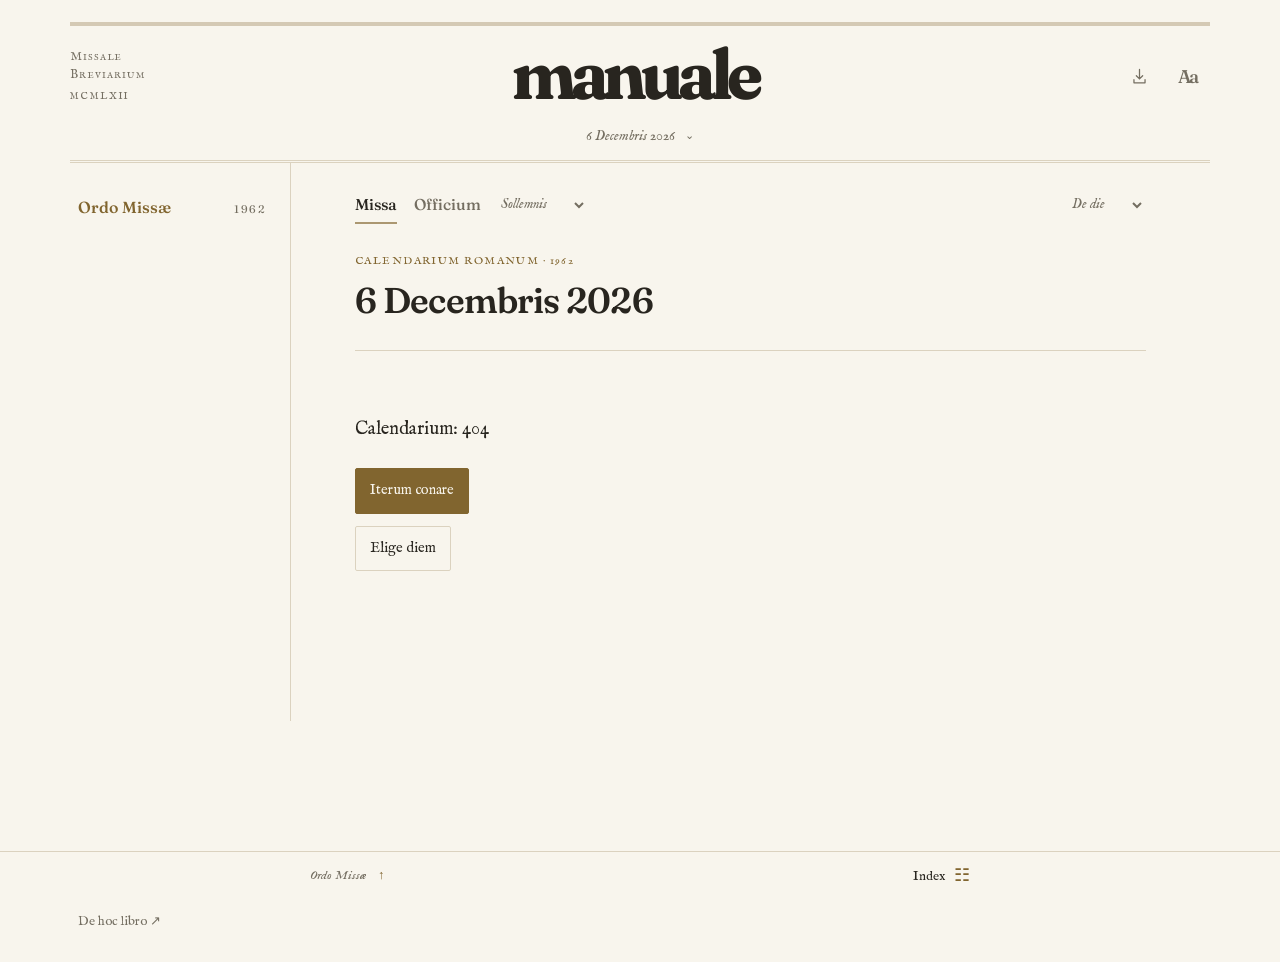
==== src/index.html @ b987dbb4 "Manuale: a Latin missal and breviary for offline reading A static, installable PWA for the 1962 Roma" ====
<!doctype html>
<html lang="la">
  <head>
    <meta charset="utf-8">
    <meta name="viewport" content="width=device-width, initial-scale=1, viewport-fit=cover">
    <meta name="theme-color" content="#f8f5ed">
    <meta name="description" content="Missale Romanum et Breviarium Romanum, 1962. Textus Latini integri, etiam sine interrete.">
    <meta name="apple-mobile-web-app-capable" content="yes">
    <meta name="apple-mobile-web-app-status-bar-style" content="default">
    <title>Manuale · Missale et Breviarium</title>
    <link rel="icon" href="./icon.svg" type="image/svg+xml">
    <link rel="apple-touch-icon" href="./icons/apple-touch-icon.png">
    <link rel="manifest" href="./manifest.webmanifest">
    <link rel="stylesheet" href="./styles.css">
    <link rel="preload" href="./fonts/fraunces.ttf" as="font" type="font/ttf" crossorigin>
    <link rel="preload" href="./fonts/im_fell_english.ttf" as="font" type="font/ttf" crossorigin>
    <script type="module" src="./app.mjs"></script>
  </head>
  <body data-layout="scroll">
    <a class="skip-link" href="#reading">Ad textum</a>
    <header class="masthead">
      <p class="masthead-edition">Missale<br>Breviarium<span>MCMLXII</span></p>
      <a class="wordmark" href="./" aria-label="Manuale · hodie">manuale</a>
      <div class="header-actions">
        <button id="offline-button" class="icon-button" aria-label="Dies servati" aria-haspopup="dialog"><svg viewBox="0 0 24 24" aria-hidden="true"><path d="M12 3v12m-4-4 4 4 4-4M5 16v4h14v-4"/></svg><span id="saved-indicator" class="saved-indicator" hidden></span></button>
        <button id="settings-button" class="type-button" aria-label="Forma legendi" aria-haspopup="dialog">Aa</button>
      </div>
      <button id="date-button" class="date-button" aria-haspopup="dialog"><span id="date-label">Calendarium</span><span aria-hidden="true">⌄</span></button>
    </header>

    <div class="workspace">
      <aside class="desktop-index" aria-label="Index"><div class="index-heading"><span id="index-name">Ordo Missæ</span><span class="edition">1962</span></div><nav id="desktop-toc" aria-label="Partes ritus"></nav><div class="sidebar-foot"><span>LATINE · INTEGRE</span><button class="text-button" id="sources-button">De hoc libro ↗</button></div></aside>

      <main id="main" class="reader-shell">
        <div class="office-bar">
          <div class="segmented" role="group" aria-label="Liber"><button id="mass-button" aria-pressed="true">Missa</button><button id="office-button" aria-pressed="false">Officium</button></div>
          <select id="hour-select" aria-label="Hora canonica" hidden><option value="Matutinum">Matutinum</option><option value="Laudes">Laudes</option><option value="Prima">Prima</option><option value="Tertia">Tertia</option><option value="Sexta">Sexta</option><option value="Nona">Nona</option><option value="Vespera">Vesperæ</option><option value="Completorium">Completorium</option></select>
          <select id="mass-type" aria-label="Forma Missæ"><option value="cantata">Sollemnis</option><option value="lecta">Lecta</option></select>
          <select id="office-type" aria-label="Forma Officii" hidden><option value="privatim">Privatim</option><option value="choro">In choro</option></select>
          <select id="mass-number" aria-label="Missa huius diei" hidden><option value="1">Missa I</option><option value="2">Missa II</option><option value="3">Missa III</option></select>
          <select id="votive-select" aria-label="Proprium Missæ"><option value="">De die</option></select>
        </div>
        <div class="day-heading"><p id="day-rank" class="eyebrow">MISSALE ROMANUM · MCMLXII</p><h1 id="day-title">Missale et Breviarium</h1></div>
        <div id="reading" class="reading" tabindex="0" aria-label="Textus liturgicus" aria-busy="true"><article id="flow" class="flow"></article><div id="reading-message" class="reading-message" role="status"><p>Textus parantur…</p></div></div>
        <footer class="page-bar" aria-label="Navigatio">
          <button id="top-button" class="running-title" aria-label="Ad initium libri"><span id="current-section">Ordo Missæ</span><span aria-hidden="true">↑</span></button>
          <button id="previous-page" class="page-arrow" aria-label="Pagina præcedens" disabled><span aria-hidden="true">←</span></button>
          <button id="index-button" class="page-position" aria-haspopup="dialog" aria-label="Index"><span id="page-count">Index</span><span class="index-mark" aria-hidden="true">☷</span></button>
          <button id="next-page" class="page-arrow" aria-label="Pagina sequens" disabled><span aria-hidden="true">→</span></button>
          <div class="progress-track" aria-hidden="true"><div id="progress-fill"></div></div>
        </footer>
      </main>
    </div>
    <div id="announcement" class="sr-only" aria-live="polite"></div>
    <div id="toast" class="toast" role="status" hidden></div>

    <dialog id="index-dialog" aria-labelledby="toc-title"><header class="dialog-header"><h2 id="toc-title">Index</h2><button class="close-button" data-close aria-label="Claude">×</button></header><nav id="mobile-toc" aria-label="Partes ritus"></nav></dialog>
    <dialog id="calendar-dialog" aria-labelledby="calendar-title"><header class="dialog-header"><h2 id="calendar-title">Calendarium</h2><button class="close-button" data-close aria-label="Claude">×</button></header><div class="dialog-body"><div class="calendar-controls"><button id="previous-day" class="outline-button" aria-label="Dies præcedens">←</button><input id="date-input" type="date" aria-label="Dies"><button id="next-day" class="outline-button" aria-label="Dies sequens">→</button><button id="today-button" class="outline-button">Hodie</button></div><p class="small-note">Calendarium Romanum generale · 1962</p><div id="calendar-days" class="calendar-days"></div><p id="date-range" class="small-note"></p></div></dialog>
    <dialog id="settings-dialog" aria-labelledby="settings-title"><header class="dialog-header"><h2 id="settings-title">Forma legendi</h2><button class="close-button" data-close aria-label="Claude">×</button></header><div class="dialog-body settings-body">
      <label class="setting-row" for="font-size"><span>Litteræ</span><select id="font-size"><option value="0.8">Minimæ · 80%</option><option value="0.9">Parvæ · 90%</option><option value="1">Mediæ · 100%</option><option value="1.2">Magnæ · 120%</option><option value="1.4">Maximæ · 140%</option></select></label>
      <label class="setting-row" for="theme"><span>Color</span><select id="theme"><option value="auto">Automaticus</option><option value="light">Diurnus</option><option value="dark">Nocturnus</option></select></label>
      <label class="setting-row" for="layout"><span>Lectio</span><select id="layout"><option value="scroll">Continua</option><option value="pages">Paginæ</option></select></label>
      <label class="setting-row" for="show-rubrics"><span>Rubricæ</span><input id="show-rubrics" type="checkbox" checked></label>
      <label class="setting-row" for="keep-awake"><span>Scrinium maneat accensum</span><input id="keep-awake" type="checkbox"></label>
      <p id="wake-status" class="small-note" hidden></p>
      <p class="small-note">Locus legendi sponte servatur. Partes ritus in indice inveniuntur.</p>
      <div class="about"><h3>De hoc libro</h3><p>Textus integri ex <a href="https://github.com/DivinumOfficium/divinum-officium" target="_blank" rel="noreferrer">Divinum Officium</a>, iuxta rubricas anni 1960 et libros anni 1962.</p><p>Calendarium generale. Festa propria et Missæ votivæ loci differre possunt.</p><p>Missæ votivæ ad sequendam celebrationem eliguntur. Non omnes variationes aut commemorationes particulares continentur.</p><p>Ad Officium cum sacerdote: «In choro».</p><p>Programma ope intelligentiæ artificialis scriptum («GPT» et «Claude»); textus liturgicus integer ex fonte, nullo verbo a machina generato.</p><p><a href="./sources.html">Fontes et notæ</a> · <a href="./licences.txt">Licentiæ</a></p><p class="edition">MANUALE · MCMLXII</p></div>
    </div></dialog>
    <dialog id="offline-dialog" aria-labelledby="offline-title"><header class="dialog-header"><h2 id="offline-title">Sine interrete</h2><button class="close-button" data-close aria-label="Claude">×</button></header><div class="dialog-body">
      <p>Dies semel aperti servantur. Ad plures dies præparandos:</p>
      <div class="download-actions"><button id="save-week" class="solid-button">Serva VII dies</button><button id="save-month" class="outline-button">Serva XXX dies</button><button id="forget-days" class="text-button">Dele servatos</button></div>
      <p id="download-status" class="small-note" role="status"></p><progress id="download-progress" max="1" value="0" hidden></progress>
      <p id="offline-status" class="small-note"></p><div id="saved-days" class="saved-days"></div>
      <div class="about"><h3>Ad scrinium principale</h3><p>iPhone / iPad: in Safari, <em>Communica</em> → <em>Ad scrinium principale</em>.</p><p>Android: in menu navigatoris, <em>Installa</em> vel <em>Ad scrinium principale</em>.</p><button id="install-button" class="solid-button" hidden>Installa Manuale</button><p class="small-note">Dies prius servandi sunt. Navigator data delere potest si spatium deficit.</p></div>
    </div></dialog>
    <noscript><p class="noscript">Ad Manuale legendum, JavaScript activandum est.</p></noscript>
  </body>
</html>
---- src/styles.css ----
@font-face {
  font-family: "IM FELL English";
  src: url("./fonts/im_fell_english.ttf") format("truetype");
  font-weight: 400;
  font-style: normal;
  font-display: swap;
}
@font-face {
  font-family: "IM FELL English";
  src: url("./fonts/im_fell_english_italic.ttf") format("truetype");
  font-weight: 400;
  font-style: italic;
  font-display: swap;
}
@font-face {
  font-family: Fraunces;
  src: url("./fonts/fraunces.ttf") format("truetype");
  font-weight: 100 900;
  font-style: normal;
  font-display: swap;
}
:root {
  color-scheme: light;
  --paper: #f8f5ed;
  --ink: #28251f;
  --muted: #746e61;
  --accent-light: #81652f;
  --accent-dark: #cab37b;
  --accent: var(--accent-light);
  --rubric: var(--accent);
  --surface: color-mix(in srgb, var(--accent) 6%, var(--paper));
  --surface-hi: color-mix(in srgb, var(--accent) 3%, var(--paper));
  --rule: color-mix(in srgb, var(--accent) 24%, var(--paper));
  --shadow: #26221d18;
  --font-body: "IM FELL English", Georgia, "Times New Roman", serif;
  --font-display: Fraunces, "Palatino Linotype", Palatino, Georgia, serif;
  --font-ui: var(--font-body);
  --font-scale: 1;
  --page-gap: 48px;
}
[data-liturgical-colour="white"] { --accent-light: #81652f; --accent-dark: #cab37b; }
[data-liturgical-colour="green"] { --accent-light: #4f6845; --accent-dark: #a2b491; }
[data-liturgical-colour="red"] { --accent-light: #8c443b; --accent-dark: #d0a097; }
[data-liturgical-colour="violet"] { --accent-light: #745874; --accent-dark: #bda5c2; }
[data-liturgical-colour="black"] { --accent-light: #59564f; --accent-dark: #b5b1a6; }
:root[data-theme="dark"] {
  color-scheme: dark;
  --paper: #000000;
  --ink: #e5e0d6;
  --muted: #b0a896;
  --accent: var(--accent-dark);
  --shadow: #00000040;
}
@media (prefers-color-scheme: dark) {
  :root:not([data-theme="light"]) {
    color-scheme: dark;
    --paper: #000000;
    --ink: #e5e0d6;
    --muted: #b0a896;
    --accent: var(--accent-dark);
    --shadow: #00000040;
  }
}
* { box-sizing: border-box; }
[hidden] { display: none !important; }
html { scroll-padding-top: 24px; }
html, body { margin: 0; min-height: 100%; }
body { background: var(--paper); color: var(--ink); font-family: var(--font-body); padding-top: env(safe-area-inset-top); }
button, input, select { font: inherit; color: inherit; }
button, select { cursor: pointer; }
button { background: none; border: 0; -webkit-tap-highlight-color: transparent; }
button:disabled { cursor: default; opacity: .32; }
button:not(:disabled):hover { color: var(--accent); }
a { color: var(--accent); text-underline-offset: 3px; }
button:focus-visible, a:focus-visible, select:focus-visible, input:focus-visible, [tabindex]:focus-visible { outline: 2px solid var(--accent); outline-offset: 4px; }
::selection { color: var(--paper); background: var(--accent); }
svg { width: 19px; height: 19px; fill: none; stroke: currentColor; stroke-width: 1.6; stroke-linecap: round; stroke-linejoin: round; }
.masthead { position: relative; display: grid; grid-template-columns: 1fr auto 1fr; align-items: center; width: min(1140px, calc(100% - 64px)); margin: 22px auto 0; padding: 15px 0 0; border-bottom: 3px double var(--rule); }
.masthead::before { content: ""; position: absolute; inset: 0 0 auto; height: 4px; background: var(--accent); opacity: .3; }
.masthead-edition { margin: 0; color: var(--muted); font-size: .76rem; line-height: 1.45; font-variant: small-caps; letter-spacing: .08em; }
.masthead-edition span { display: block; font-size: .62rem; letter-spacing: .14em; margin-top: 7px; }
.wordmark { text-decoration: none; color: var(--ink); font-family: var(--font-display); font-size: 4.4rem; font-weight: 720; font-variation-settings: "SOFT" 55, "WONK" 1; letter-spacing: -.075em; line-height: 1.05; padding: 0 10px 5px 0; }
.date-button { grid-column: 1 / -1; justify-self: center; display: flex; align-items: center; gap: 10px; min-height: 44px; padding: 5px 16px 9px; font-size: .88rem; font-style: italic; color: var(--muted); }
.date-button > span:last-child { font-style: normal; font-size: .8em; }
.header-actions { display: flex; align-items: center; justify-self: end; gap: 5px; }
.icon-button, .type-button { position: relative; display: grid; place-items: center; width: 44px; height: 44px; color: var(--muted); }
.type-button { font-family: var(--font-display); font-weight: 550; font-size: 1.15rem; letter-spacing: -.06em; }
.saved-indicator { position: absolute; background: var(--accent); border: 2px solid var(--paper); width: 8px; height: 8px; border-radius: 50%; right: 8px; top: 7px; }
.workspace { width: min(1140px, 100%); margin: 0 auto; display: grid; grid-template-columns: 220px minmax(0, 1fr); align-items: start; min-height: 0; }
.desktop-index { position: sticky; top: 24px; display: flex; flex-direction: column; min-height: 0; height: calc(100dvh - 102px); padding: 34px 24px 24px 8px; }
.index-heading { display: flex; align-items: baseline; justify-content: space-between; gap: 10px; font-family: var(--font-display); font-weight: 550; font-size: 1rem; margin-bottom: 20px; color: var(--accent); }
.edition, .eyebrow { font-size: .69rem; letter-spacing: .13em; font-weight: 400; }
.edition { color: var(--muted); }
#desktop-toc { overflow: auto; flex: 1; scrollbar-width: thin; scrollbar-color: var(--rule) transparent; padding: 0 6px 10px 0; }
.toc-entry { display: grid; grid-template-columns: 22px minmax(0, 1fr); width: 100%; text-align: left; gap: 6px; padding: 9px 7px; font-size: .85rem; line-height: 1.4; color: var(--muted); border-left: 2px solid transparent; }
.toc-entry span:first-child { font-size: .63rem; padding-top: 3px; opacity: .8; font-variant-numeric: tabular-nums; }
.toc-entry[aria-current="true"] { color: var(--ink); background: var(--surface); border-left-color: var(--accent); }
.toc-entry:hover { background: var(--surface-hi); }
.sidebar-foot { display: grid; gap: 8px; padding-top: 20px; font-size: .62rem; letter-spacing: .12em; color: var(--muted); }
.text-button { text-align: left; padding: 7px 0; font-size: .83rem; letter-spacing: 0; color: var(--muted); }
.reader-shell { min-width: 0; min-height: 0; padding: 20px clamp(28px, 5vw, 76px) 80px; border-left: 1px solid var(--rule); }
.office-bar { display: flex; flex-wrap: wrap; align-items: center; gap: 10px; min-height: 44px; margin-bottom: 26px; font-size: .86rem; }
.segmented { display: inline-flex; align-items: center; gap: 17px; }
.segmented button { position: relative; padding: 10px 0; min-height: 44px; color: var(--muted); font-family: var(--font-display); font-size: .98rem; font-weight: 500; }
.segmented button[aria-pressed="true"] { color: var(--ink); }
.segmented button[aria-pressed="true"]::after { content: ""; position: absolute; bottom: 3px; left: 0; right: 0; height: 2px; background: var(--accent); opacity: .65; }
select { background: var(--paper); border: 1px solid var(--rule); border-radius: 0; padding: 8px 24px 8px 10px; min-height: 44px; max-width: 100%; }
.office-bar select { background: transparent; border-color: transparent; color: var(--muted); font-style: italic; padding-left: 5px; }
#hour-select { color: var(--accent); }
#votive-select { margin-left: auto; max-width: 230px; text-overflow: ellipsis; }
.day-heading { padding-bottom: 28px; margin-bottom: 30px; border-bottom: 1px solid var(--rule); }
.eyebrow { color: var(--accent); margin: 0 0 11px; line-height: 1.5; }
h1 { font-family: var(--font-display); font-variation-settings: "SOFT" 35, "WONK" 1; color: var(--ink); font-weight: 580; line-height: 1.17; letter-spacing: -.025em; font-size: clamp(1.65rem, 2.8vw, 2.4rem); margin: 0; text-wrap: balance; }
.reading { position: relative; min-height: 260px; outline-offset: 6px; touch-action: pan-y pinch-zoom; }
.flow { width: 100%; font-size: calc(1.3rem * var(--font-scale)); line-height: 1.65; overflow-wrap: break-word; }
.flow:empty { display: none; }
.flow section { margin: 0; padding: 0; }
.section-title { color: var(--ink); font-family: var(--font-display); font-variation-settings: "SOFT" 35, "WONK" 1; font-weight: 560; font-size: 1.5em; line-height: 1.2; letter-spacing: -.022em; margin: 1.8em 0 .75em; break-after: avoid; }
.flow section:first-child .section-title { margin-top: .1em; }
.section-number { display: flex; align-items: center; gap: 10px; color: var(--accent); font: .67rem/1.5 var(--font-body); letter-spacing: .13em; margin-bottom: .7rem; }
.section-number::after { content: ""; width: 27px; height: 1px; background: var(--accent); opacity: .45; }
.flow p { margin: 0 0 .6em; orphans: 2; widows: 2; }
.flow p.verse { margin-bottom: .32em; }
.flow p.rubric { font-size: .84em; line-height: 1.6; margin: .65em 0; }
.rubric { color: var(--rubric); font-style: italic; }
span.rubric { font-size: .85em; }
.rubric .rubric { font-size: inherit; }
.versicle { color: var(--rubric); font-style: normal; white-space: nowrap; margin-right: .12em; }
.cross { color: var(--rubric); }
.initial { color: var(--rubric); font-weight: bold; }
.verse-number { font-size: .59em; color: var(--muted); vertical-align: .1em; margin-right: .32em; }
[data-rubrics="false"] .flow .rubric { display: none; }
.flow b, .flow strong { font-weight: bold; }
.page-bar { position: fixed; z-index: 5; bottom: 0; left: 0; right: 0; display: flex; justify-content: space-between; align-items: center; gap: 20px; padding: 2px max(24px, calc((100vw - 660px) / 2)) calc(2px + env(safe-area-inset-bottom)); border-top: 1px solid var(--rule); background: var(--paper); }
.running-title { display: flex; align-items: center; gap: 12px; min-height: 44px; min-width: 0; padding: 0; color: var(--muted); font-size: .79rem; font-style: italic; text-align: left; }
.running-title span:first-child { overflow: hidden; text-overflow: ellipsis; white-space: nowrap; max-width: 65vw; }
.running-title span:last-child { color: var(--accent); font-style: normal; }
.page-arrow { display: none; height: 44px; font-size: 1.4rem; }
.page-position { display: flex; align-items: center; justify-content: center; gap: 9px; min-height: 44px; padding: 0; color: var(--ink); font-size: .83rem; font-variant-numeric: tabular-nums; }
.index-mark { color: var(--accent); font-size: 1.1rem; }
.progress-track { position: absolute; height: 1px; top: -1px; left: 0; right: 0; }
#progress-fill { background: var(--accent); height: 100%; width: 0; opacity: .7; }
.reading-message { display: flex; flex-direction: column; align-items: flex-start; justify-content: center; min-height: 250px; padding-bottom: 40px; font-size: 1.15rem; line-height: 1.6; }
.reading-message p { max-width: 32rem; }
.reading-message button { margin: 6px 0; }
body[data-layout="pages"] { display: grid; grid-template-rows: auto minmax(0, 1fr); height: 100dvh; overflow: hidden; }
body[data-layout="pages"] .masthead { margin-top: 8px; padding-top: 8px; }
body[data-layout="pages"] .wordmark { font-size: 2.7rem; }
body[data-layout="pages"] .masthead-edition { font-size: .65rem; }
body[data-layout="pages"] .masthead-edition span { display: none; }
body[data-layout="pages"] .date-button { min-height: 34px; padding-bottom: 6px; }
body[data-layout="pages"] .workspace { align-items: stretch; }
body[data-layout="pages"] .desktop-index { position: static; height: auto; }
body[data-layout="pages"] .reader-shell { display: grid; grid-template-rows: auto auto minmax(0, 1fr) auto; padding-top: 8px; padding-bottom: 0; }
body[data-layout="pages"] .office-bar { margin-bottom: 12px; }
body[data-layout="pages"] .day-heading { padding-bottom: 14px; margin-bottom: 16px; }
body[data-layout="pages"] .day-heading h1 { font-size: 1.55rem; }
body[data-layout="pages"] .reading { min-height: 0; overflow: hidden; }
body[data-layout="pages"] .flow { height: 100%; column-width: var(--page-width, 580px); column-gap: var(--page-gap); column-fill: auto; line-height: 1.6; }
body[data-layout="pages"] .page-bar { position: relative; display: grid; grid-template-columns: 44px 1fr 44px; padding: 4px 0 calc(4px + env(safe-area-inset-bottom)); margin-top: 12px; }
body[data-layout="pages"] .page-arrow { display: block; }
body[data-layout="pages"] .running-title { display: none; }
dialog { color: var(--ink); background: var(--paper); border: 1px solid var(--rule); border-top: 3px solid var(--accent); border-radius: 2px; padding: 0; width: min(480px, calc(100% - 24px)); max-height: min(85dvh, 820px); box-shadow: 0 20px 90px var(--shadow); }
dialog::backdrop { background: #17120d65; backdrop-filter: blur(3px); }
.dialog-header { position: sticky; top: 0; z-index: 1; display: flex; align-items: center; justify-content: space-between; gap: 12px; padding: 14px 22px; background: var(--paper); border-bottom: 1px solid var(--rule); }
.dialog-header h2 { font-family: var(--font-display); font-weight: 550; font-size: 1.5rem; letter-spacing: -.025em; margin: 0; }
.close-button { font: 1.6rem var(--font-body); width: 44px; height: 44px; color: var(--muted); }
.dialog-body { padding: 8px 24px 26px; font-size: 1rem; line-height: 1.6; }
.dialog-body > p { margin: 16px 0; }
#mobile-toc { padding: 12px 16px 24px; }
#mobile-toc .toc-entry { min-height: 44px; font-size: 1.05rem; padding: 11px 12px; }
.setting-row { display: flex; justify-content: space-between; align-items: center; gap: 16px; padding: 16px 0; border-bottom: 1px solid var(--rule); }
.setting-row > select { font-size: .9rem; }
input[type="checkbox"] { width: 21px; height: 21px; accent-color: var(--accent); flex-shrink: 0; }
.small-note { font-size: .82rem; color: var(--muted); line-height: 1.65; }
.about { margin-top: 28px; padding-top: 16px; border-top: 1px solid var(--rule); font-size: .9rem; color: var(--muted); }
.about h3 { font: 550 1.15rem var(--font-display); color: var(--accent); margin: 0; }
.about p { margin: 14px 0; }
.calendar-controls { display: flex; gap: 7px; align-items: center; padding-top: 16px; }
input[type="date"] { min-width: 0; flex: 1; width: 150px; background: var(--paper); border: 1px solid var(--rule); border-radius: 0; min-height: 44px; padding: 6px; font-size: .94rem; }
.solid-button, .outline-button { border-radius: 2px; border: 1px solid var(--rule); padding: 10px 14px; min-height: 44px; font-size: .9rem; }
.solid-button { border-color: var(--accent); background: var(--accent); color: var(--paper); }
.solid-button:not(:disabled):hover { color: var(--paper); filter: brightness(1.12); }
.calendar-days { display: grid; gap: 4px; margin: 16px 0; }
.calendar-day { display: grid; grid-template-columns: 43px 1fr; width: 100%; text-align: left; gap: 14px; align-items: center; padding: 13px 9px; border-top: 1px solid var(--rule); }
.calendar-day[aria-current="date"] { background: var(--surface); color: var(--ink); }
.calendar-day time { font-family: var(--font-display); font-size: 1.5rem; text-align: center; color: light-dark(var(--accent-light), var(--accent-dark)); }
.calendar-day time small { display: block; font: .63rem var(--font-body); text-transform: uppercase; letter-spacing: .08em; color: inherit; margin-top: 2px; }
.calendar-day > span { font-size: .97rem; line-height: 1.4; }
.calendar-day .small-note { display: block; font-size: .74rem; margin-top: 3px; }
.download-actions { display: flex; flex-wrap: wrap; gap: 10px; }
progress { width: 100%; accent-color: var(--accent); }
.saved-days { max-height: 180px; overflow: auto; }
.saved-day { width: 100%; text-align: left; padding: 9px 0; font-size: .9rem; border-bottom: 1px solid var(--rule); }
.toast { position: fixed; bottom: calc(75px + env(safe-area-inset-bottom)); left: 50%; transform: translateX(-50%); width: max-content; max-width: calc(100vw - 32px); padding: 12px 20px; border: 1px solid var(--rule); border-radius: 2px; color: var(--ink); background: var(--surface); box-shadow: 0 3px 20px var(--shadow); font-size: .9rem; z-index: 10; }
.skip-link { position: fixed; top: -100px; z-index: 20; background: var(--paper); padding: 15px; }
.skip-link:focus { top: 0; }
.sr-only { position: absolute; width: 1px; height: 1px; overflow: hidden; clip-path: inset(50%); white-space: nowrap; }
.noscript { position: fixed; inset: 160px 20px 20px; padding: 30px; background: var(--paper); }
@media (max-width: 850px) {
  .workspace { display: block; min-height: 0; }
  .desktop-index { display: none; }
  .reader-shell { width: min(740px, 100%); margin: 0 auto; padding: 18px 32px 80px; border-left: 0; }
  body[data-layout="pages"] .reader-shell { height: 100%; }
}
@media (max-width: 520px) {
  .masthead { width: calc(100% - 48px); margin-top: 17px; padding-top: 14px; }
  .wordmark { font-size: clamp(2.3rem, 12.3vw, 3.2rem); font-weight: 730; }
  .masthead-edition { font-size: .63rem; letter-spacing: .04em; }
  .masthead-edition span { font-size: .53rem; letter-spacing: .1em; margin-top: 6px; }
  .date-button { font-size: .82rem; padding-top: 9px; }
  .header-actions { gap: 0; }
  .icon-button, .type-button { width: 36px; }
  .reader-shell { padding: 12px max(24px, env(safe-area-inset-right)) 80px max(24px, env(safe-area-inset-left)); }
  .office-bar { gap: 6px; margin-bottom: 18px; font-size: .82rem; }
  .segmented { gap: 15px; margin-right: 7px; }
  .segmented button { font-size: .95rem; }
  .office-bar select { padding-right: 18px; max-width: 155px; }
  #votive-select { flex-basis: 100%; max-width: 100%; margin-left: 0; padding: 6px 18px 6px 0; }
  #office-type { max-width: 95px; }
  .day-heading { padding-bottom: 24px; margin-bottom: 25px; }
  .eyebrow { font-size: .61rem; letter-spacing: .09em; margin-bottom: 10px; }
  h1 { font-size: 1.86rem; line-height: 1.17; }
  .flow { font-size: calc(1.25rem * var(--font-scale)); line-height: 1.65; }
  .section-title { font-size: 1.46em; }
  .page-bar { padding-left: max(24px, env(safe-area-inset-left)); padding-right: max(24px, env(safe-area-inset-right)); }
  .running-title { font-size: .73rem; }
  .page-position { font-size: .79rem; }
  dialog { max-height: 88dvh; }
  body[data-layout="pages"] .day-heading h1 { font-size: 1.26rem; }
  body[data-layout="pages"] .office-bar { gap: 2px; margin-bottom: 7px; }
  body[data-layout="pages"] #votive-select { min-height: 34px; padding-top: 2px; padding-bottom: 2px; }
}
@media (max-height: 550px) {
  body[data-layout="pages"] .masthead { margin-top: 0; padding-top: 0; grid-template-columns: 1fr auto 1fr; }
  body[data-layout="pages"] .masthead-edition { display: none; }
  body[data-layout="pages"] .wordmark { font-size: 2rem; grid-column: 1; }
  body[data-layout="pages"] .date-button { grid-row: 1; grid-column: 2; }
  body[data-layout="pages"] .header-actions { grid-row: 1; grid-column: 3; }
  body[data-layout="pages"] .office-bar { margin-bottom: 3px; }
  body[data-layout="pages"] .day-heading { padding-bottom: 8px; margin-bottom: 10px; }
  body[data-layout="pages"] .day-heading h1 { font-size: 1rem; }
  body[data-layout="pages"] .eyebrow { display: none; }
}
@media (max-width: 360px) {
  .masthead-edition { font-size: .53rem; }
  .wordmark { font-size: 2.25rem; }
}
@media (prefers-reduced-motion: no-preference) { button, a { transition: color .12s, background .12s; } }
@media print {
  :root { --paper: white; --ink: black; }
  body, body[data-layout="pages"] { display: block; height: auto; overflow: visible; }
  .masthead, .desktop-index, .office-bar, .page-bar, dialog, .toast { display: none; }
  .workspace, .reader-shell, body[data-layout="pages"] .reader-shell { display: block; padding: 0; border: 0; }
  .reading, body[data-layout="pages"] .reading { overflow: visible; }
  .flow, body[data-layout="pages"] .flow { height: auto; columns: auto; transform: none !important; font-size: 11pt; }
}
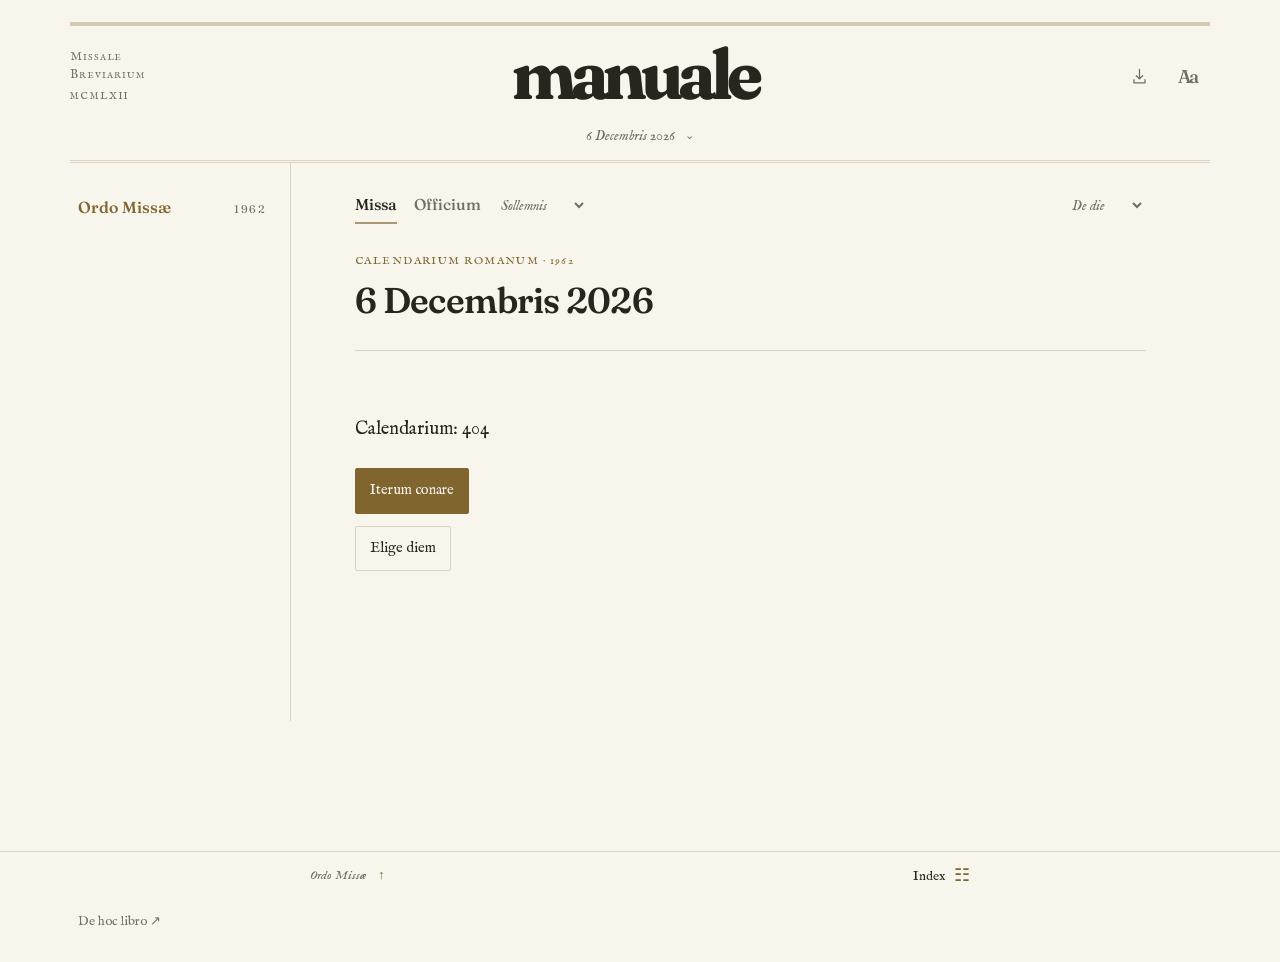
==== commit cfc89d66: "Read the propers alone, and give the calendar a month Source-location notes such as {ex Proprio de T" ====
--- a/src/index.html
+++ b/src/index.html
@@ -35,10 +35,10 @@
         <div class="office-bar">
           <div class="segmented" role="group" aria-label="Liber"><button id="mass-button" aria-pressed="true">Missa</button><button id="office-button" aria-pressed="false">Officium</button></div>
           <select id="hour-select" aria-label="Hora canonica" hidden><option value="Matutinum">Matutinum</option><option value="Laudes">Laudes</option><option value="Prima">Prima</option><option value="Tertia">Tertia</option><option value="Sexta">Sexta</option><option value="Nona">Nona</option><option value="Vespera">Vesperæ</option><option value="Completorium">Completorium</option></select>
-          <select id="mass-type" aria-label="Forma Missæ"><option value="cantata">Sollemnis</option><option value="lecta">Lecta</option></select>
+          <select id="mass-type" aria-label="Forma Missæ"><option value="cantata">Sollemnis</option><option value="lecta">Lecta</option><option value="propria">Propria</option></select>
           <select id="office-type" aria-label="Forma Officii" hidden><option value="privatim">Privatim</option><option value="choro">In choro</option></select>
           <select id="mass-number" aria-label="Missa huius diei" hidden><option value="1">Missa I</option><option value="2">Missa II</option><option value="3">Missa III</option></select>
-          <select id="votive-select" aria-label="Proprium Missæ"><option value="">De die</option></select>
+          <select id="votive-select" aria-label="Formularium Missæ"><option value="">De die</option></select>
         </div>
         <div class="day-heading"><p id="day-rank" class="eyebrow">MISSALE ROMANUM · MCMLXII</p><h1 id="day-title">Missale et Breviarium</h1></div>
         <div id="reading" class="reading" tabindex="0" aria-label="Textus liturgicus" aria-busy="true"><article id="flow" class="flow"></article><div id="reading-message" class="reading-message" role="status"><p>Textus parantur…</p></div></div>
@@ -55,7 +55,20 @@
     <div id="toast" class="toast" role="status" hidden></div>
 
     <dialog id="index-dialog" aria-labelledby="toc-title"><header class="dialog-header"><h2 id="toc-title">Index</h2><button class="close-button" data-close aria-label="Claude">×</button></header><nav id="mobile-toc" aria-label="Partes ritus"></nav></dialog>
-    <dialog id="calendar-dialog" aria-labelledby="calendar-title"><header class="dialog-header"><h2 id="calendar-title">Calendarium</h2><button class="close-button" data-close aria-label="Claude">×</button></header><div class="dialog-body"><div class="calendar-controls"><button id="previous-day" class="outline-button" aria-label="Dies præcedens">←</button><input id="date-input" type="date" aria-label="Dies"><button id="next-day" class="outline-button" aria-label="Dies sequens">→</button><button id="today-button" class="outline-button">Hodie</button></div><p class="small-note">Calendarium Romanum generale · 1962</p><div id="calendar-days" class="calendar-days"></div><p id="date-range" class="small-note"></p></div></dialog>
+    <dialog id="calendar-dialog" aria-labelledby="calendar-title"><header class="dialog-header"><h2 id="calendar-title">Calendarium</h2><button class="close-button" data-close aria-label="Claude">×</button></header><div class="dialog-body">
+      <form id="date-form" class="date-entry"><label class="sr-only" for="date-input">Dies (AAAA-MM-DD)</label><input id="date-input" type="text" inputmode="numeric" autocomplete="off" spellcheck="false" maxlength="10" placeholder="AAAA-MM-DD" aria-describedby="date-error"><button id="date-go" class="outline-button" type="submit">Ad diem</button></form>
+      <p id="date-error" class="small-note" role="alert" hidden></p>
+      <div class="calendar-controls"><button id="today-button" class="outline-button">Hodie</button><button id="month-button" class="outline-button" aria-expanded="false" aria-controls="month-panel">Mensis integer</button></div>
+      <div id="month-panel" hidden>
+        <div class="calendar-controls month-controls"><button id="previous-month" class="outline-button" aria-label="Mensis præcedens">←</button><p id="calendar-month" class="calendar-month" aria-live="polite">Calendarium</p><button id="next-month" class="outline-button" aria-label="Mensis sequens">→</button></div>
+        <div class="calendar-weekdays" aria-hidden="true"><span>Sol</span><span>Lun</span><span>Mar</span><span>Mer</span><span>Iov</span><span>Ven</span><span>Sat</span></div>
+        <div id="calendar-grid" class="calendar-grid" role="grid" aria-label="Dies mensis"></div>
+        <p id="calendar-chosen" class="calendar-chosen" role="status"></p>
+      </div>
+      <div id="calendar-days" class="calendar-days"></div>
+      <p class="small-note">Calendarium Romanum generale · 1962. Colores ritum sequuntur; litteræ crassiores dominicas et festa I. classis notant.</p>
+      <p id="date-range" class="small-note"></p>
+    </div></dialog>
     <dialog id="settings-dialog" aria-labelledby="settings-title"><header class="dialog-header"><h2 id="settings-title">Forma legendi</h2><button class="close-button" data-close aria-label="Claude">×</button></header><div class="dialog-body settings-body">
       <label class="setting-row" for="font-size"><span>Litteræ</span><select id="font-size"><option value="0.8">Minimæ · 80%</option><option value="0.9">Parvæ · 90%</option><option value="1">Mediæ · 100%</option><option value="1.2">Magnæ · 120%</option><option value="1.4">Maximæ · 140%</option></select></label>
       <label class="setting-row" for="theme"><span>Color</span><select id="theme"><option value="auto">Automaticus</option><option value="light">Diurnus</option><option value="dark">Nocturnus</option></select></label>
--- a/src/styles.css
+++ b/src/styles.css
@@ -105,7 +105,11 @@
 .segmented button[aria-pressed="true"] { color: var(--ink); }
 .segmented button[aria-pressed="true"]::after { content: ""; position: absolute; bottom: 3px; left: 0; right: 0; height: 2px; background: var(--accent); opacity: .65; }
 select { background: var(--paper); border: 1px solid var(--rule); border-radius: 0; padding: 8px 24px 8px 10px; min-height: 44px; max-width: 100%; }
-.office-bar select { background: transparent; border-color: transparent; color: var(--muted); font-style: italic; padding-left: 5px; }
+/* Fraunces (ascent 15, descent 4 at 15.2px) and italic IM FELL (12/5 at
+   13.12px) do not share vertical metrics, so centring both in equal 44px boxes
+   leaves the select text 2px above the segmented buttons' baseline. Shift the
+   text down by that measured difference rather than aligning the boxes again. */
+.office-bar select { background: transparent; border-color: transparent; color: var(--muted); font-style: italic; padding-left: 5px; padding-top: 10px; padding-bottom: 6px; }
 #hour-select { color: var(--accent); }
 #votive-select { margin-left: auto; max-width: 230px; text-overflow: ellipsis; }
 .day-heading { padding-bottom: 28px; margin-bottom: 30px; border-bottom: 1px solid var(--rule); }
@@ -130,6 +134,14 @@
 .initial { color: var(--rubric); font-weight: bold; }
 .verse-number { font-size: .59em; color: var(--muted); vertical-align: .1em; margin-right: .32em; }
 [data-rubrics="false"] .flow .rubric { display: none; }
+/* {ex Proprio de Tempore} and its kin say which book the text came from. They
+   are the source apparatus, not part of the office, and never spoken. */
+.flow p.source { display: none; }
+/* On a vigil the Gloria is a lone rubric reading "omit."; with rubrics hidden
+   its heading would stand over nothing, reading as a failure rather than a
+   deliberate silence. Drop any section left with nothing to say. */
+[data-rubrics="false"] .flow section:not(:has(p:not(.rubric):not(.source))) { display: none; }
+.flow section:not(:has(p:not(.source))) { display: none; }
 .flow b, .flow strong { font-weight: bold; }
 .page-bar { position: fixed; z-index: 5; bottom: 0; left: 0; right: 0; display: flex; justify-content: space-between; align-items: center; gap: 20px; padding: 2px max(24px, calc((100vw - 660px) / 2)) calc(2px + env(safe-area-inset-bottom)); border-top: 1px solid var(--rule); background: var(--paper); }
 .running-title { display: flex; align-items: center; gap: 12px; min-height: 44px; min-width: 0; padding: 0; color: var(--muted); font-size: .79rem; font-style: italic; text-align: left; }
@@ -181,13 +193,37 @@
 .solid-button, .outline-button { border-radius: 2px; border: 1px solid var(--rule); padding: 10px 14px; min-height: 44px; font-size: .9rem; }
 .solid-button { border-color: var(--accent); background: var(--accent); color: var(--paper); }
 .solid-button:not(:disabled):hover { color: var(--paper); filter: brightness(1.12); }
+.calendar-month { flex: 1; text-align: center; margin: 0; font-family: var(--font-display); font-size: 1.04rem; font-weight: 550; }
+.calendar-weekdays, .calendar-grid { display: grid; grid-template-columns: repeat(7, 1fr); gap: 3px; }
+.calendar-weekdays { margin-top: 4px; font: .62rem/1 var(--font-body); letter-spacing: .1em; text-transform: uppercase; color: var(--muted); text-align: center; }
+.calendar-grid { margin: 7px 0 4px; }
+.month-controls { padding-top: 6px; }
+#month-panel { border-top: 1px solid var(--rule); margin-top: 12px; }
+/* The nearby-days list: the reading order most of the time. */
 .calendar-days { display: grid; gap: 4px; margin: 16px 0; }
 .calendar-day { display: grid; grid-template-columns: 43px 1fr; width: 100%; text-align: left; gap: 14px; align-items: center; padding: 13px 9px; border-top: 1px solid var(--rule); }
 .calendar-day[aria-current="date"] { background: var(--surface); color: var(--ink); }
 .calendar-day time { font-family: var(--font-display); font-size: 1.5rem; text-align: center; color: light-dark(var(--accent-light), var(--accent-dark)); }
 .calendar-day time small { display: block; font: .63rem var(--font-body); text-transform: uppercase; letter-spacing: .08em; color: inherit; margin-top: 2px; }
 .calendar-day > span { font-size: .97rem; line-height: 1.4; }
-.calendar-day .small-note { display: block; font-size: .74rem; margin-top: 3px; }
+.calendar-day.is-major > span { font-weight: 650; }
+.calendar-day.is-major time { font-weight: 700; }
+.calendar-day .small-note { display: block; font-size: .74rem; margin-top: 3px; font-weight: 400; }
+/* The numeral carries the day's colour; weight carries its rank. Nothing else
+   in the cell competes, so a month reads as a season at a glance. */
+.calendar-cell { display: flex; align-items: center; justify-content: center; aspect-ratio: 1; min-height: 38px; font-family: var(--font-display); font-size: 1.02rem; border: 1px solid transparent; border-radius: 2px; color: light-dark(var(--accent-light), var(--accent-dark)); }
+.calendar-cell.is-major { font-weight: 700; }
+.calendar-cell.is-absent { color: var(--rule); }
+.calendar-cell[aria-current="date"] { background: var(--surface); border-color: light-dark(var(--accent-light), var(--accent-dark)); }
+.calendar-cell:not(:disabled):hover { background: var(--surface-hi); }
+.calendar-chosen { min-height: 2.6em; margin: 10px 0 2px; font-size: .93rem; line-height: 1.45; }
+.calendar-chosen b { font-weight: 550; }
+.calendar-chosen span { display: block; font-size: .76rem; color: var(--muted); margin-top: 2px; }
+/* Typed dates commit on Enter or the button, never on a partial value. */
+.date-entry { display: flex; gap: 7px; align-items: center; margin: 4px 0 6px; }
+.date-entry input { flex: 1; min-width: 0; background: var(--paper); border: 1px solid var(--rule); border-radius: 0; padding: 9px 10px; min-height: 44px; font-family: var(--font-body); letter-spacing: .04em; }
+.date-entry input[aria-invalid="true"] { border-color: light-dark(#8c443b, #d0a097); }
+#date-error { color: light-dark(#8c443b, #d0a097); margin-top: 0; }
 .download-actions { display: flex; flex-wrap: wrap; gap: 10px; }
 progress { width: 100%; accent-color: var(--accent); }
 .saved-days { max-height: 180px; overflow: auto; }
@@ -216,7 +252,7 @@
   .segmented { gap: 15px; margin-right: 7px; }
   .segmented button { font-size: .95rem; }
   .office-bar select { padding-right: 18px; max-width: 155px; }
-  #votive-select { flex-basis: 100%; max-width: 100%; margin-left: 0; padding: 6px 18px 6px 0; }
+  #votive-select { flex-basis: 100%; max-width: 100%; margin-left: 0; padding: 8px 18px 4px 0; }
   #office-type { max-width: 95px; }
   .day-heading { padding-bottom: 24px; margin-bottom: 25px; }
   .eyebrow { font-size: .61rem; letter-spacing: .09em; margin-bottom: 10px; }
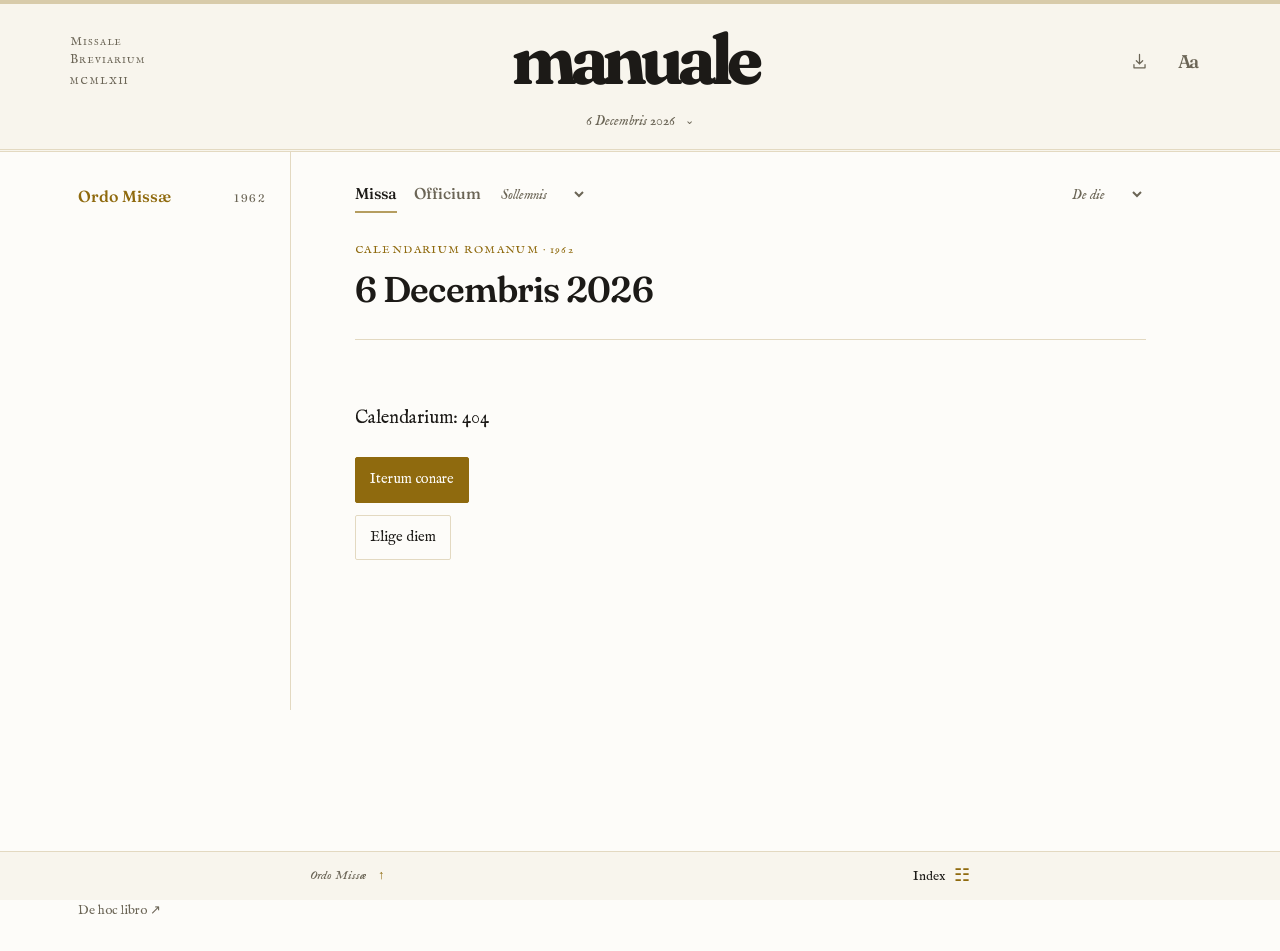
==== commit 2c3366ee: "Let the corpus say what is ordinary and what is proper Filtering the propers by section was too coar" ====
--- a/src/index.html
+++ b/src/index.html
@@ -56,9 +56,14 @@
 
     <dialog id="index-dialog" aria-labelledby="toc-title"><header class="dialog-header"><h2 id="toc-title">Index</h2><button class="close-button" data-close aria-label="Claude">×</button></header><nav id="mobile-toc" aria-label="Partes ritus"></nav></dialog>
     <dialog id="calendar-dialog" aria-labelledby="calendar-title"><header class="dialog-header"><h2 id="calendar-title">Calendarium</h2><button class="close-button" data-close aria-label="Claude">×</button></header><div class="dialog-body">
-      <form id="date-form" class="date-entry"><label class="sr-only" for="date-input">Dies (AAAA-MM-DD)</label><input id="date-input" type="text" inputmode="numeric" autocomplete="off" spellcheck="false" maxlength="10" placeholder="AAAA-MM-DD" aria-describedby="date-error"><button id="date-go" class="outline-button" type="submit">Ad diem</button></form>
+      <form id="date-form" class="date-entry">
+        <button id="today-button" type="button" class="outline-button">Hodie</button>
+        <button id="month-button" type="button" class="icon-button month-toggle" aria-expanded="false" aria-controls="month-panel" aria-label="Mensis integer"><svg viewBox="0 0 24 24" aria-hidden="true"><path d="M4 6h16v14H4zM4 10h16M8 3v4M16 3v4"/></svg></button>
+        <label class="sr-only" for="date-input">Dies (AAAA-MM-DD)</label>
+        <input id="date-input" type="text" inputmode="numeric" autocomplete="off" spellcheck="false" maxlength="10" placeholder="AAAA-MM-DD" aria-describedby="date-error">
+        <button id="date-go" class="outline-button" type="submit">Ad diem</button>
+      </form>
       <p id="date-error" class="small-note" role="alert" hidden></p>
-      <div class="calendar-controls"><button id="today-button" class="outline-button">Hodie</button><button id="month-button" class="outline-button" aria-expanded="false" aria-controls="month-panel">Mensis integer</button></div>
       <div id="month-panel" hidden>
         <div class="calendar-controls month-controls"><button id="previous-month" class="outline-button" aria-label="Mensis præcedens">←</button><p id="calendar-month" class="calendar-month" aria-live="polite">Calendarium</p><button id="next-month" class="outline-button" aria-label="Mensis sequens">→</button></div>
         <div class="calendar-weekdays" aria-hidden="true"><span>Sol</span><span>Lun</span><span>Mar</span><span>Mer</span><span>Iov</span><span>Ven</span><span>Sat</span></div>
--- a/src/styles.css
+++ b/src/styles.css
@@ -21,13 +21,25 @@
 }
 :root {
   color-scheme: light;
-  --paper: #f8f5ed;
-  --ink: #28251f;
-  --muted: #746e61;
-  --accent-light: #81652f;
-  --accent-dark: #cab37b;
+  /* The reading surface is a leaf; the chrome is the board it rests on. The
+     leaf is near-white so the page does not read yellow over a long office;
+     the warmth lives in the board and in the pigment. */
+  --paper: #fdfcf9;
+  --board: #f8f5ed;
+  --ink: #1c1a17;
+  --muted: #6b6556;
+  /* Pigment, not tint. The light values are the deepest tier of each colour,
+     because they set rubrics and versal initials, which are read. */
+  --accent-light: #8f6a0e;
+  --accent-dark: #e6c057;
   --accent: var(--accent-light);
   --rubric: var(--accent);
+  /* Lapis is not a liturgical colour. It earns its place only on white days,
+     where burnished gold is the dullest value in the set and the page needs a
+     second voice. Blue beside gold is the manuscript pairing anyway. */
+  --lapis-light: #1f4b8f;
+  --lapis-dark: #6dabf2;
+  --versicle: var(--accent);
   --surface: color-mix(in srgb, var(--accent) 6%, var(--paper));
   --surface-hi: color-mix(in srgb, var(--accent) 3%, var(--paper));
   --rule: color-mix(in srgb, var(--accent) 24%, var(--paper));
@@ -38,14 +50,16 @@
   --font-scale: 1;
   --page-gap: 48px;
 }
-[data-liturgical-colour="white"] { --accent-light: #81652f; --accent-dark: #cab37b; }
-[data-liturgical-colour="green"] { --accent-light: #4f6845; --accent-dark: #a2b491; }
-[data-liturgical-colour="red"] { --accent-light: #8c443b; --accent-dark: #d0a097; }
-[data-liturgical-colour="violet"] { --accent-light: #745874; --accent-dark: #bda5c2; }
-[data-liturgical-colour="black"] { --accent-light: #59564f; --accent-dark: #b5b1a6; }
+[data-liturgical-colour="white"] { --accent-light: #8f6a0e; --accent-dark: #e6c057;
+  --versicle: light-dark(var(--lapis-light), var(--lapis-dark)); }
+[data-liturgical-colour="green"] { --accent-light: #175f42; --accent-dark: #5ac797; }
+[data-liturgical-colour="red"] { --accent-light: #a82715; --accent-dark: #f07d6c; }
+[data-liturgical-colour="violet"] { --accent-light: #5f1c5e; --accent-dark: #d173d1; }
+[data-liturgical-colour="black"] { --accent-light: #3b332a; --accent-dark: #b8b2a5; }
 :root[data-theme="dark"] {
   color-scheme: dark;
   --paper: #000000;
+  --board: #0e0d0c;
   --ink: #e5e0d6;
   --muted: #b0a896;
   --accent: var(--accent-dark);
@@ -55,6 +69,7 @@
   :root:not([data-theme="light"]) {
     color-scheme: dark;
     --paper: #000000;
+    --board: #0e0d0c;
     --ink: #e5e0d6;
     --muted: #b0a896;
     --accent: var(--accent-dark);
@@ -75,7 +90,9 @@
 button:focus-visible, a:focus-visible, select:focus-visible, input:focus-visible, [tabindex]:focus-visible { outline: 2px solid var(--accent); outline-offset: 4px; }
 ::selection { color: var(--paper); background: var(--accent); }
 svg { width: 19px; height: 19px; fill: none; stroke: currentColor; stroke-width: 1.6; stroke-linecap: round; stroke-linejoin: round; }
-.masthead { position: relative; display: grid; grid-template-columns: 1fr auto 1fr; align-items: center; width: min(1140px, calc(100% - 64px)); margin: 22px auto 0; padding: 15px 0 0; border-bottom: 3px double var(--rule); }
+/* Full bleed, with the inner columns still held to the text measure, so the
+   board runs edge to edge like the footer rather than floating as a card. */
+.masthead { background: var(--board); position: relative; display: grid; grid-template-columns: 1fr auto 1fr; align-items: center; width: 100%; margin: 0; padding: 22px max(32px, calc((100% - 1140px) / 2)) 4px; border-bottom: 3px double var(--rule); }
 .masthead::before { content: ""; position: absolute; inset: 0 0 auto; height: 4px; background: var(--accent); opacity: .3; }
 .masthead-edition { margin: 0; color: var(--muted); font-size: .76rem; line-height: 1.45; font-variant: small-caps; letter-spacing: .08em; }
 .masthead-edition span { display: block; font-size: .62rem; letter-spacing: .14em; margin-top: 7px; }
@@ -129,8 +146,10 @@
 .rubric { color: var(--rubric); font-style: italic; }
 span.rubric { font-size: .85em; }
 .rubric .rubric { font-size: inherit; }
-.versicle { color: var(--rubric); font-style: normal; white-space: nowrap; margin-right: .12em; }
+.versicle { color: var(--versicle); font-style: normal; white-space: nowrap; margin-right: .12em; }
 .cross { color: var(--rubric); }
+/* A versal, not a drop cap: this is the first letter of the word itself, so it
+   stays on the line and at the reading weight the pigment can carry. */
 .initial { color: var(--rubric); font-weight: bold; }
 .verse-number { font-size: .59em; color: var(--muted); vertical-align: .1em; margin-right: .32em; }
 [data-rubrics="false"] .flow .rubric { display: none; }
@@ -143,7 +162,7 @@
 [data-rubrics="false"] .flow section:not(:has(p:not(.rubric):not(.source))) { display: none; }
 .flow section:not(:has(p:not(.source))) { display: none; }
 .flow b, .flow strong { font-weight: bold; }
-.page-bar { position: fixed; z-index: 5; bottom: 0; left: 0; right: 0; display: flex; justify-content: space-between; align-items: center; gap: 20px; padding: 2px max(24px, calc((100vw - 660px) / 2)) calc(2px + env(safe-area-inset-bottom)); border-top: 1px solid var(--rule); background: var(--paper); }
+.page-bar { background: var(--board); position: fixed; z-index: 5; bottom: 0; left: 0; right: 0; display: flex; justify-content: space-between; align-items: center; gap: 20px; padding: 2px max(24px, calc((100vw - 660px) / 2)) calc(2px + env(safe-area-inset-bottom)); border-top: 1px solid var(--rule); }
 .running-title { display: flex; align-items: center; gap: 12px; min-height: 44px; min-width: 0; padding: 0; color: var(--muted); font-size: .79rem; font-style: italic; text-align: left; }
 .running-title span:first-child { overflow: hidden; text-overflow: ellipsis; white-space: nowrap; max-width: 65vw; }
 .running-title span:last-child { color: var(--accent); font-style: normal; }
@@ -220,8 +239,12 @@
 .calendar-chosen b { font-weight: 550; }
 .calendar-chosen span { display: block; font-size: .76rem; color: var(--muted); margin-top: 2px; }
 /* Typed dates commit on Enter or the button, never on a partial value. */
-.date-entry { display: flex; gap: 7px; align-items: center; margin: 4px 0 6px; }
-.date-entry input { flex: 1; min-width: 0; background: var(--paper); border: 1px solid var(--rule); border-radius: 0; padding: 9px 10px; min-height: 44px; font-family: var(--font-body); letter-spacing: .04em; }
+.date-entry { display: flex; gap: 7px; align-items: center; margin: 16px 0 6px; flex-wrap: nowrap; }
+.date-entry .outline-button { white-space: nowrap; flex: none; }
+.month-toggle { flex: none; width: 40px; height: 44px; display: grid; place-items: center; border: 1px solid var(--rule); }
+.month-toggle svg { width: 19px; height: 19px; fill: none; stroke: currentColor; stroke-width: 1.5; }
+.month-toggle[aria-expanded="true"] { color: var(--accent); border-color: currentColor; background: var(--surface); }
+.date-entry input { flex: 1 1 120px; min-width: 0; background: var(--paper); border: 1px solid var(--rule); border-radius: 0; padding: 9px 7px; min-height: 44px; font-family: var(--font-body); letter-spacing: .02em; text-align: center; }
 .date-entry input[aria-invalid="true"] { border-color: light-dark(#8c443b, #d0a097); }
 #date-error { color: light-dark(#8c443b, #d0a097); margin-top: 0; }
 .download-actions { display: flex; flex-wrap: wrap; gap: 10px; }
@@ -240,7 +263,9 @@
   body[data-layout="pages"] .reader-shell { height: 100%; }
 }
 @media (max-width: 520px) {
-  .masthead { width: calc(100% - 48px); margin-top: 17px; padding-top: 14px; }
+  .date-entry { gap: 5px; }
+  .date-entry .outline-button { padding-left: 11px; padding-right: 11px; }
+  .masthead { width: 100%; margin-top: 0; padding: 17px 24px 3px; }
   .wordmark { font-size: clamp(2.3rem, 12.3vw, 3.2rem); font-weight: 730; }
   .masthead-edition { font-size: .63rem; letter-spacing: .04em; }
   .masthead-edition span { font-size: .53rem; letter-spacing: .1em; margin-top: 6px; }
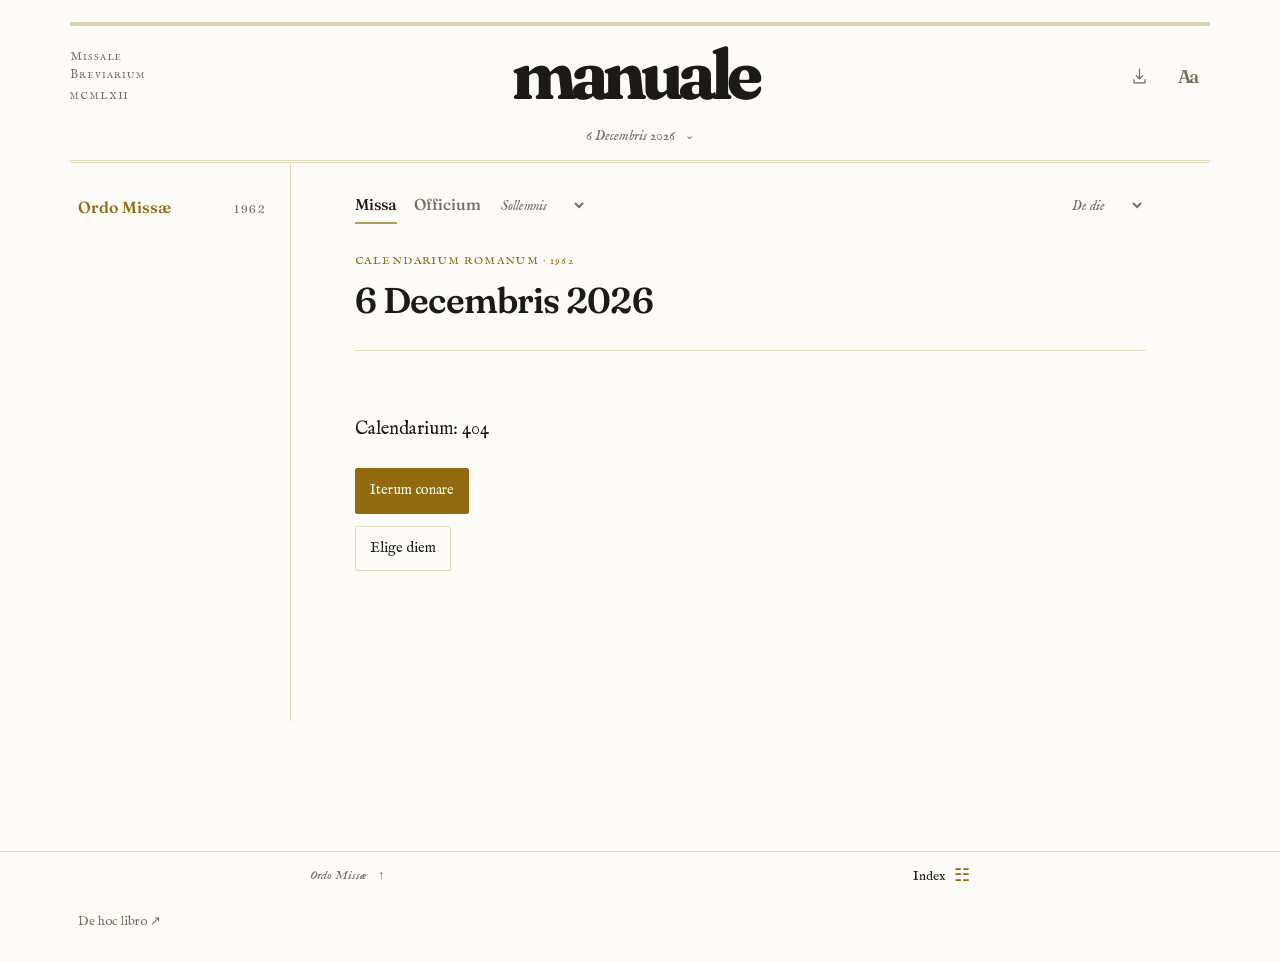
==== commit c72ad376: "Sun, moon, and a half-lit disc The colour setting was the only preference whose values were pure dis" ====
--- a/src/index.html
+++ b/src/index.html
@@ -3,7 +3,7 @@
   <head>
     <meta charset="utf-8">
     <meta name="viewport" content="width=device-width, initial-scale=1, viewport-fit=cover">
-    <meta name="theme-color" content="#f8f5ed">
+    <meta name="theme-color" content="#fdfcf9">
     <meta name="description" content="Missale Romanum et Breviarium Romanum, 1962. Textus Latini integri, etiam sine interrete.">
     <meta name="apple-mobile-web-app-capable" content="yes">
     <meta name="apple-mobile-web-app-status-bar-style" content="default">
@@ -60,10 +60,10 @@
         <button id="today-button" type="button" class="outline-button">Hodie</button>
         <button id="month-button" type="button" class="icon-button month-toggle" aria-expanded="false" aria-controls="month-panel" aria-label="Mensis integer"><svg viewBox="0 0 24 24" aria-hidden="true"><path d="M4 6h16v14H4zM4 10h16M8 3v4M16 3v4"/></svg></button>
         <label class="sr-only" for="date-input">Dies (AAAA-MM-DD)</label>
-        <input id="date-input" type="text" inputmode="numeric" autocomplete="off" spellcheck="false" maxlength="10" placeholder="AAAA-MM-DD" aria-describedby="date-error">
+        <input id="date-input" type="text" inputmode="numeric" autocomplete="off" spellcheck="false" maxlength="10" placeholder="AAAA-MM-DD" aria-describedby="date-status">
         <button id="date-go" class="outline-button" type="submit">Ad diem</button>
       </form>
-      <p id="date-error" class="small-note" role="alert" hidden></p>
+      <p id="date-status" class="small-note date-status" role="status"></p>
       <div id="month-panel" hidden>
         <div class="calendar-controls month-controls"><button id="previous-month" class="outline-button" aria-label="Mensis præcedens">←</button><p id="calendar-month" class="calendar-month" aria-live="polite">Calendarium</p><button id="next-month" class="outline-button" aria-label="Mensis sequens">→</button></div>
         <div class="calendar-weekdays" aria-hidden="true"><span>Sol</span><span>Lun</span><span>Mar</span><span>Mer</span><span>Iov</span><span>Ven</span><span>Sat</span></div>
@@ -71,12 +71,15 @@
         <p id="calendar-chosen" class="calendar-chosen" role="status"></p>
       </div>
       <div id="calendar-days" class="calendar-days"></div>
-      <p class="small-note">Calendarium Romanum generale · 1962. Colores ritum sequuntur; litteræ crassiores dominicas et festa I. classis notant.</p>
-      <p id="date-range" class="small-note"></p>
+      <p class="small-note">Calendarium Romanum generale · 1962. Colores ritum sequuntur; litteræ crassiores dominicas et festa I. classis notant. Elige diem ut aperiatur.</p>
     </div></dialog>
     <dialog id="settings-dialog" aria-labelledby="settings-title"><header class="dialog-header"><h2 id="settings-title">Forma legendi</h2><button class="close-button" data-close aria-label="Claude">×</button></header><div class="dialog-body settings-body">
       <label class="setting-row" for="font-size"><span>Litteræ</span><select id="font-size"><option value="0.8">Minimæ · 80%</option><option value="0.9">Parvæ · 90%</option><option value="1">Mediæ · 100%</option><option value="1.2">Magnæ · 120%</option><option value="1.4">Maximæ · 140%</option></select></label>
-      <label class="setting-row" for="theme"><span>Color</span><select id="theme"><option value="auto">Automaticus</option><option value="light">Diurnus</option><option value="dark">Nocturnus</option></select></label>
+      <div class="setting-row"><span id="theme-label">Color</span><div id="theme" class="theme-choice" role="group" aria-labelledby="theme-label">
+        <button type="button" data-theme="auto" aria-label="Automaticus" title="Automaticus" aria-pressed="true"><svg viewBox="0 0 24 24" aria-hidden="true"><circle cx="12" cy="12" r="8"/><path d="M12 4a8 8 0 0 0 0 16z" fill="currentColor" stroke="none"/></svg></button>
+        <button type="button" data-theme="light" aria-label="Diurnus" title="Diurnus" aria-pressed="false"><svg viewBox="0 0 24 24" aria-hidden="true"><circle cx="12" cy="12" r="4.2"/><path d="M12 2.6v2.4M12 19v2.4M2.6 12H5M19 12h2.4M5.3 5.3l1.7 1.7M17 17l1.7 1.7M18.7 5.3L17 7M7 17l-1.7 1.7"/></svg></button>
+        <button type="button" data-theme="dark" aria-label="Nocturnus" title="Nocturnus" aria-pressed="false"><svg viewBox="0 0 24 24" aria-hidden="true"><path d="M20.5 14.8A8.8 8.8 0 0 1 9.2 3.5a8.8 8.8 0 1 0 11.3 11.3z"/></svg></button>
+      </div></div>
       <label class="setting-row" for="layout"><span>Lectio</span><select id="layout"><option value="scroll">Continua</option><option value="pages">Paginæ</option></select></label>
       <label class="setting-row" for="show-rubrics"><span>Rubricæ</span><input id="show-rubrics" type="checkbox" checked></label>
       <label class="setting-row" for="keep-awake"><span>Scrinium maneat accensum</span><input id="keep-awake" type="checkbox"></label>
--- a/src/styles.css
+++ b/src/styles.css
@@ -21,13 +21,11 @@
 }
 :root {
   color-scheme: light;
-  /* The reading surface is a leaf; the chrome is the board it rests on. The
-     leaf is near-white so the page does not read yellow over a long office;
-     the warmth lives in the board and in the pigment. */
+  /* Near-white, so the page does not read yellow over a long office. The
+     warmth lives in the pigment rather than in the paper. */
   --paper: #fdfcf9;
-  --board: #f8f5ed;
   --ink: #1c1a17;
-  --muted: #6b6556;
+  --muted: #746e61;
   /* Pigment, not tint. The light values are the deepest tier of each colour,
      because they set rubrics and versal initials, which are read. */
   --accent-light: #8f6a0e;
@@ -59,7 +57,6 @@
 :root[data-theme="dark"] {
   color-scheme: dark;
   --paper: #000000;
-  --board: #0e0d0c;
   --ink: #e5e0d6;
   --muted: #b0a896;
   --accent: var(--accent-dark);
@@ -69,7 +66,6 @@
   :root:not([data-theme="light"]) {
     color-scheme: dark;
     --paper: #000000;
-    --board: #0e0d0c;
     --ink: #e5e0d6;
     --muted: #b0a896;
     --accent: var(--accent-dark);
@@ -90,9 +86,7 @@
 button:focus-visible, a:focus-visible, select:focus-visible, input:focus-visible, [tabindex]:focus-visible { outline: 2px solid var(--accent); outline-offset: 4px; }
 ::selection { color: var(--paper); background: var(--accent); }
 svg { width: 19px; height: 19px; fill: none; stroke: currentColor; stroke-width: 1.6; stroke-linecap: round; stroke-linejoin: round; }
-/* Full bleed, with the inner columns still held to the text measure, so the
-   board runs edge to edge like the footer rather than floating as a card. */
-.masthead { background: var(--board); position: relative; display: grid; grid-template-columns: 1fr auto 1fr; align-items: center; width: 100%; margin: 0; padding: 22px max(32px, calc((100% - 1140px) / 2)) 4px; border-bottom: 3px double var(--rule); }
+.masthead { position: relative; display: grid; grid-template-columns: 1fr auto 1fr; align-items: center; width: min(1140px, calc(100% - 64px)); margin: 22px auto 0; padding: 15px 0 0; border-bottom: 3px double var(--rule); }
 .masthead::before { content: ""; position: absolute; inset: 0 0 auto; height: 4px; background: var(--accent); opacity: .3; }
 .masthead-edition { margin: 0; color: var(--muted); font-size: .76rem; line-height: 1.45; font-variant: small-caps; letter-spacing: .08em; }
 .masthead-edition span { display: block; font-size: .62rem; letter-spacing: .14em; margin-top: 7px; }
@@ -162,7 +156,7 @@
 [data-rubrics="false"] .flow section:not(:has(p:not(.rubric):not(.source))) { display: none; }
 .flow section:not(:has(p:not(.source))) { display: none; }
 .flow b, .flow strong { font-weight: bold; }
-.page-bar { background: var(--board); position: fixed; z-index: 5; bottom: 0; left: 0; right: 0; display: flex; justify-content: space-between; align-items: center; gap: 20px; padding: 2px max(24px, calc((100vw - 660px) / 2)) calc(2px + env(safe-area-inset-bottom)); border-top: 1px solid var(--rule); }
+.page-bar { background: var(--paper); position: fixed; z-index: 5; bottom: 0; left: 0; right: 0; display: flex; justify-content: space-between; align-items: center; gap: 20px; padding: 2px max(24px, calc((100vw - 660px) / 2)) calc(2px + env(safe-area-inset-bottom)); border-top: 1px solid var(--rule); }
 .running-title { display: flex; align-items: center; gap: 12px; min-height: 44px; min-width: 0; padding: 0; color: var(--muted); font-size: .79rem; font-style: italic; text-align: left; }
 .running-title span:first-child { overflow: hidden; text-overflow: ellipsis; white-space: nowrap; max-width: 65vw; }
 .running-title span:last-child { color: var(--accent); font-style: normal; }
@@ -202,6 +196,12 @@
 #mobile-toc .toc-entry { min-height: 44px; font-size: 1.05rem; padding: 11px 12px; }
 .setting-row { display: flex; justify-content: space-between; align-items: center; gap: 16px; padding: 16px 0; border-bottom: 1px solid var(--rule); }
 .setting-row > select { font-size: .9rem; }
+/* Sun, moon, and a half-lit disc for following the device. */
+.theme-choice { display: inline-flex; gap: 4px; }
+.theme-choice button { display: grid; place-items: center; width: 44px; height: 40px; color: var(--muted); border: 1px solid transparent; border-radius: 2px; }
+.theme-choice svg { width: 20px; height: 20px; fill: none; stroke: currentColor; stroke-width: 1.5; stroke-linecap: round; }
+.theme-choice button:not(:disabled):hover { color: var(--ink); }
+.theme-choice button[aria-pressed="true"] { color: var(--accent); border-color: var(--rule); background: var(--surface); }
 input[type="checkbox"] { width: 21px; height: 21px; accent-color: var(--accent); flex-shrink: 0; }
 .small-note { font-size: .82rem; color: var(--muted); line-height: 1.65; }
 .about { margin-top: 28px; padding-top: 16px; border-top: 1px solid var(--rule); font-size: .9rem; color: var(--muted); }
@@ -245,8 +245,14 @@
 .month-toggle svg { width: 19px; height: 19px; fill: none; stroke: currentColor; stroke-width: 1.5; }
 .month-toggle[aria-expanded="true"] { color: var(--accent); border-color: currentColor; background: var(--surface); }
 .date-entry input { flex: 1 1 120px; min-width: 0; background: var(--paper); border: 1px solid var(--rule); border-radius: 0; padding: 9px 7px; min-height: 44px; font-family: var(--font-body); letter-spacing: .02em; text-align: center; }
-.date-entry input[aria-invalid="true"] { border-color: light-dark(#8c443b, #d0a097); }
-#date-error { color: light-dark(#8c443b, #d0a097); margin-top: 0; }
+.date-entry input[aria-invalid="true"] { border-color: light-dark(#a82715, #f07d6c); }
+/* One line for both the range and any complaint, so nothing below it moves. */
+.date-status { min-height: 1.5em; margin: 2px 0 10px; }
+.date-status.is-error { color: light-dark(#a82715, #f07d6c); }
+.calendar-day.is-today time::after { content: ""; display: block; width: 4px; height: 4px; border-radius: 50%; background: currentColor; margin: 3px auto 0; }
+.calendar-day.is-anchor { background: var(--surface-hi); }
+.calendar-cell.is-today { text-decoration: underline; text-underline-offset: 3px; }
+.calendar-cell.is-anchor { outline: 1px solid currentColor; outline-offset: -1px; }
 .download-actions { display: flex; flex-wrap: wrap; gap: 10px; }
 progress { width: 100%; accent-color: var(--accent); }
 .saved-days { max-height: 180px; overflow: auto; }
@@ -265,7 +271,7 @@
 @media (max-width: 520px) {
   .date-entry { gap: 5px; }
   .date-entry .outline-button { padding-left: 11px; padding-right: 11px; }
-  .masthead { width: 100%; margin-top: 0; padding: 17px 24px 3px; }
+  .masthead { width: calc(100% - 48px); margin-top: 17px; padding-top: 14px; }
   .wordmark { font-size: clamp(2.3rem, 12.3vw, 3.2rem); font-weight: 730; }
   .masthead-edition { font-size: .63rem; letter-spacing: .04em; }
   .masthead-edition span { font-size: .53rem; letter-spacing: .1em; margin-top: 6px; }
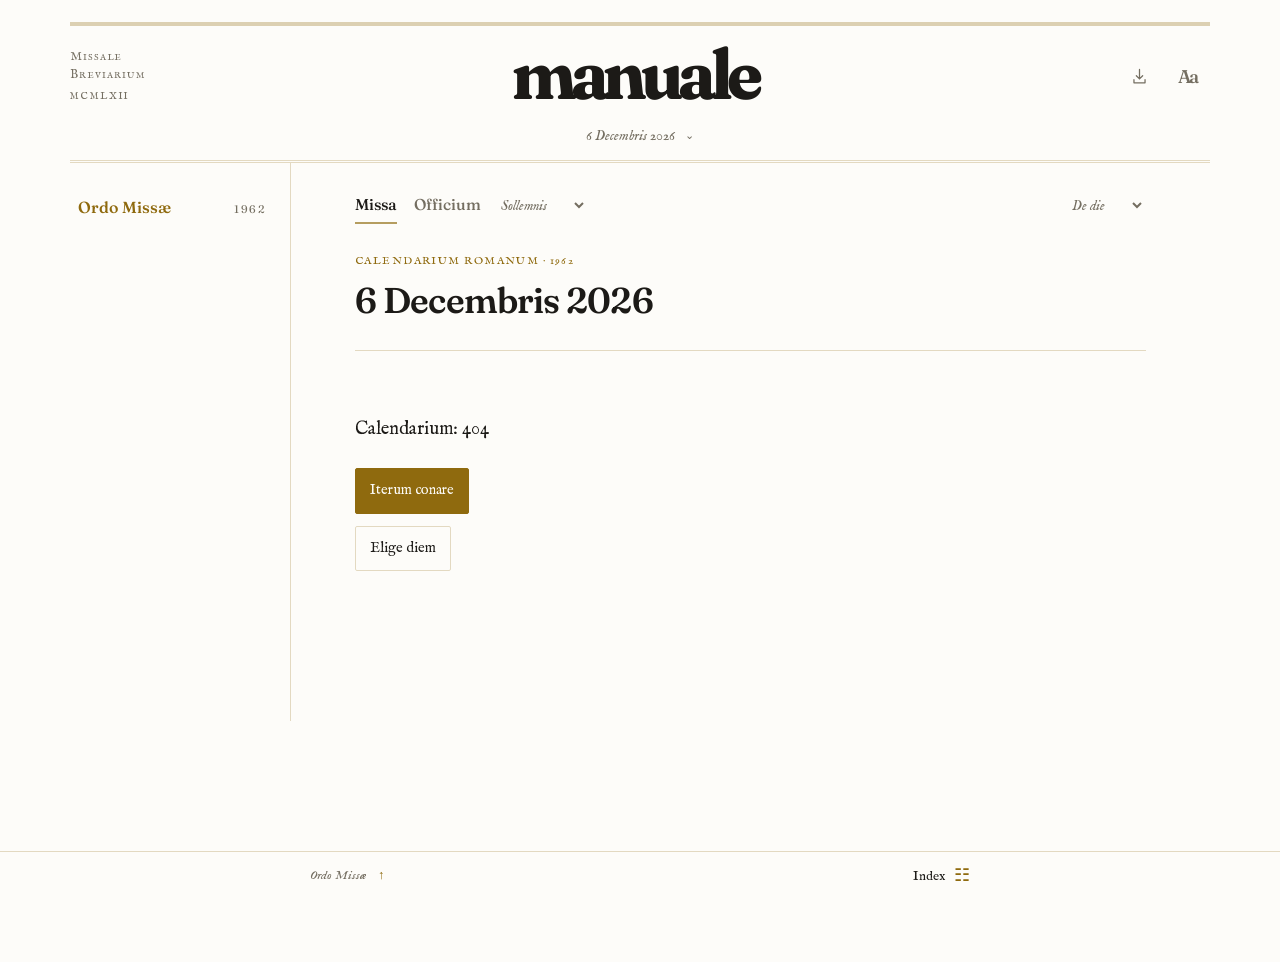
==== commit 800da6c3: "Set every accent in one face, head the hours in Latin, split the nocturns Reported on the Exaltation" ====
--- a/src/index.html
+++ b/src/index.html
@@ -13,7 +13,7 @@
     <link rel="manifest" href="./manifest.webmanifest">
     <link rel="stylesheet" href="./styles.css">
     <link rel="preload" href="./fonts/fraunces.ttf" as="font" type="font/ttf" crossorigin>
-    <link rel="preload" href="./fonts/im_fell_english.ttf" as="font" type="font/ttf" crossorigin>
+    <link rel="preload" href="./fonts/manuale_fell.ttf" as="font" type="font/ttf" crossorigin>
     <script type="module" src="./app.mjs"></script>
   </head>
   <body data-layout="scroll">
--- a/src/styles.css
+++ b/src/styles.css
@@ -1,13 +1,13 @@
 @font-face {
-  font-family: "IM FELL English";
-  src: url("./fonts/im_fell_english.ttf") format("truetype");
+  font-family: "Manuale Fell";
+  src: url("./fonts/manuale_fell.ttf") format("truetype");
   font-weight: 400;
   font-style: normal;
   font-display: swap;
 }
 @font-face {
-  font-family: "IM FELL English";
-  src: url("./fonts/im_fell_english_italic.ttf") format("truetype");
+  font-family: "Manuale Fell";
+  src: url("./fonts/manuale_fell_italic.ttf") format("truetype");
   font-weight: 400;
   font-style: italic;
   font-display: swap;
@@ -42,7 +42,7 @@
   --surface-hi: color-mix(in srgb, var(--accent) 3%, var(--paper));
   --rule: color-mix(in srgb, var(--accent) 24%, var(--paper));
   --shadow: #26221d18;
-  --font-body: "IM FELL English", Georgia, "Times New Roman", serif;
+  --font-body: "Manuale Fell", Georgia, "Times New Roman", serif;
   --font-display: Fraunces, "Palatino Linotype", Palatino, Georgia, serif;
   --font-ui: var(--font-body);
   --font-scale: 1;
@@ -103,7 +103,9 @@
 .edition, .eyebrow { font-size: .69rem; letter-spacing: .13em; font-weight: 400; }
 .edition { color: var(--muted); }
 #desktop-toc { overflow: auto; flex: 1; scrollbar-width: thin; scrollbar-color: var(--rule) transparent; padding: 0 6px 10px 0; }
-.toc-entry { display: grid; grid-template-columns: 22px minmax(0, 1fr); width: 100%; text-align: left; gap: 6px; padding: 9px 7px; font-size: .85rem; line-height: 1.4; color: var(--muted); border-left: 2px solid transparent; }
+.toc-entry { display: grid; grid-template-columns: 22px minmax(0, 1fr) auto; width: 100%; text-align: left; gap: 6px; padding: 9px 7px; font-size: .85rem; line-height: 1.4; color: var(--muted); border-left: 2px solid transparent; align-items: start; }
+/* A hand pointing at where you are, rather than another block of colour. */
+.toc-entry[aria-current="true"]::after { content: "\2767"; color: var(--accent); font-size: .95rem; line-height: 1.35; opacity: .85; }
 .toc-entry span:first-child { font-size: .63rem; padding-top: 3px; opacity: .8; font-variant-numeric: tabular-nums; }
 .toc-entry[aria-current="true"] { color: var(--ink); background: var(--surface); border-left-color: var(--accent); }
 .toc-entry:hover { background: var(--surface-hi); }
@@ -128,12 +130,20 @@
 h1 { font-family: var(--font-display); font-variation-settings: "SOFT" 35, "WONK" 1; color: var(--ink); font-weight: 580; line-height: 1.17; letter-spacing: -.025em; font-size: clamp(1.65rem, 2.8vw, 2.4rem); margin: 0; text-wrap: balance; }
 .reading { position: relative; min-height: 260px; outline-offset: 6px; touch-action: pan-y pinch-zoom; }
 .flow { width: 100%; font-size: calc(1.3rem * var(--font-scale)); line-height: 1.65; overflow-wrap: break-word; }
+/* The Fell carries one discretionary ligature, ct, and everywhere at once it
+   was fussy. The angelic hymn is where a book would decorate, and it is the
+   one place the ligature falls twice: Sanctus, and Benedictus. */
+.flow section[data-section="Sanctus"] p { font-feature-settings: "dlig" 1; }
 .flow:empty { display: none; }
 .flow section { margin: 0; padding: 0; }
 .section-title { color: var(--ink); font-family: var(--font-display); font-variation-settings: "SOFT" 35, "WONK" 1; font-weight: 560; font-size: 1.5em; line-height: 1.2; letter-spacing: -.022em; margin: 1.8em 0 .75em; break-after: avoid; }
 .flow section:first-child .section-title { margin-top: .1em; }
 .section-number { display: flex; align-items: center; gap: 10px; color: var(--accent); font: .67rem/1.5 var(--font-body); letter-spacing: .13em; margin-bottom: .7rem; }
 .section-number::after { content: ""; width: 27px; height: 1px; background: var(--accent); opacity: .45; }
+/* One fleuron, where a book would put one: at the end of the text. It comes
+   from the bundled Fell rather than the system. */
+.flow::after { content: "\2766"; display: block; text-align: center; color: var(--accent); font-size: 1.15rem; line-height: 1; opacity: .65; margin: 2.2em 0 .4em; }
+body[data-layout="pages"] .flow::after { margin: 1.4em 0 .2em; }
 .flow p { margin: 0 0 .6em; orphans: 2; widows: 2; }
 .flow p.verse { margin-bottom: .32em; }
 .flow p.rubric { font-size: .84em; line-height: 1.6; margin: .65em 0; }
@@ -157,6 +167,11 @@
 .flow section:not(:has(p:not(.source))) { display: none; }
 .flow b, .flow strong { font-weight: bold; }
 .page-bar { background: var(--paper); position: fixed; z-index: 5; bottom: 0; left: 0; right: 0; display: flex; justify-content: space-between; align-items: center; gap: 20px; padding: 2px max(24px, calc((100vw - 660px) / 2)) calc(2px + env(safe-area-inset-bottom)); border-top: 1px solid var(--rule); }
+/* Paper continues below the bar. Mobile browsers leave a strip under a fixed
+   bottom edge while their toolbars slide or float, and during overscroll;
+   without this the text scrolling behind shows through it. */
+.page-bar::after { content: ""; position: absolute; top: 100%; left: 0; right: 0; height: 50vh; background: inherit; pointer-events: none; }
+body[data-layout="pages"] .page-bar::after { content: none; }
 .running-title { display: flex; align-items: center; gap: 12px; min-height: 44px; min-width: 0; padding: 0; color: var(--muted); font-size: .79rem; font-style: italic; text-align: left; }
 .running-title span:first-child { overflow: hidden; text-overflow: ellipsis; white-space: nowrap; max-width: 65vw; }
 .running-title span:last-child { color: var(--accent); font-style: normal; }
@@ -278,7 +293,7 @@
   .date-button { font-size: .82rem; padding-top: 9px; }
   .header-actions { gap: 0; }
   .icon-button, .type-button { width: 36px; }
-  .reader-shell { padding: 12px max(24px, env(safe-area-inset-right)) 80px max(24px, env(safe-area-inset-left)); }
+  .reader-shell { padding: 12px max(24px, env(safe-area-inset-right)) calc(80px + env(safe-area-inset-bottom)) max(24px, env(safe-area-inset-left)); }
   .office-bar { gap: 6px; margin-bottom: 18px; font-size: .82rem; }
   .segmented { gap: 15px; margin-right: 7px; }
   .segmented button { font-size: .95rem; }
@@ -317,7 +332,13 @@
 @media print {
   :root { --paper: white; --ink: black; }
   body, body[data-layout="pages"] { display: block; height: auto; overflow: visible; }
-  .masthead, .desktop-index, .office-bar, .page-bar, dialog, .toast { display: none; }
+  .masthead, .desktop-index, .office-bar, .page-bar, dialog, .toast,
+  #reading-message, .skip-link { display: none; }
+  /* Printing while Propria is chosen gives a propers sheet for the day, so
+     keep a section off the foot of a page where it can be helped. */
+  .flow section { break-inside: auto; }
+  .flow .section-title { break-after: avoid; }
+  .flow p { break-inside: avoid; }
   .workspace, .reader-shell, body[data-layout="pages"] .reader-shell { display: block; padding: 0; border: 0; }
   .reading, body[data-layout="pages"] .reading { overflow: visible; }
   .flow, body[data-layout="pages"] .flow { height: auto; columns: auto; transform: none !important; font-size: 11pt; }
